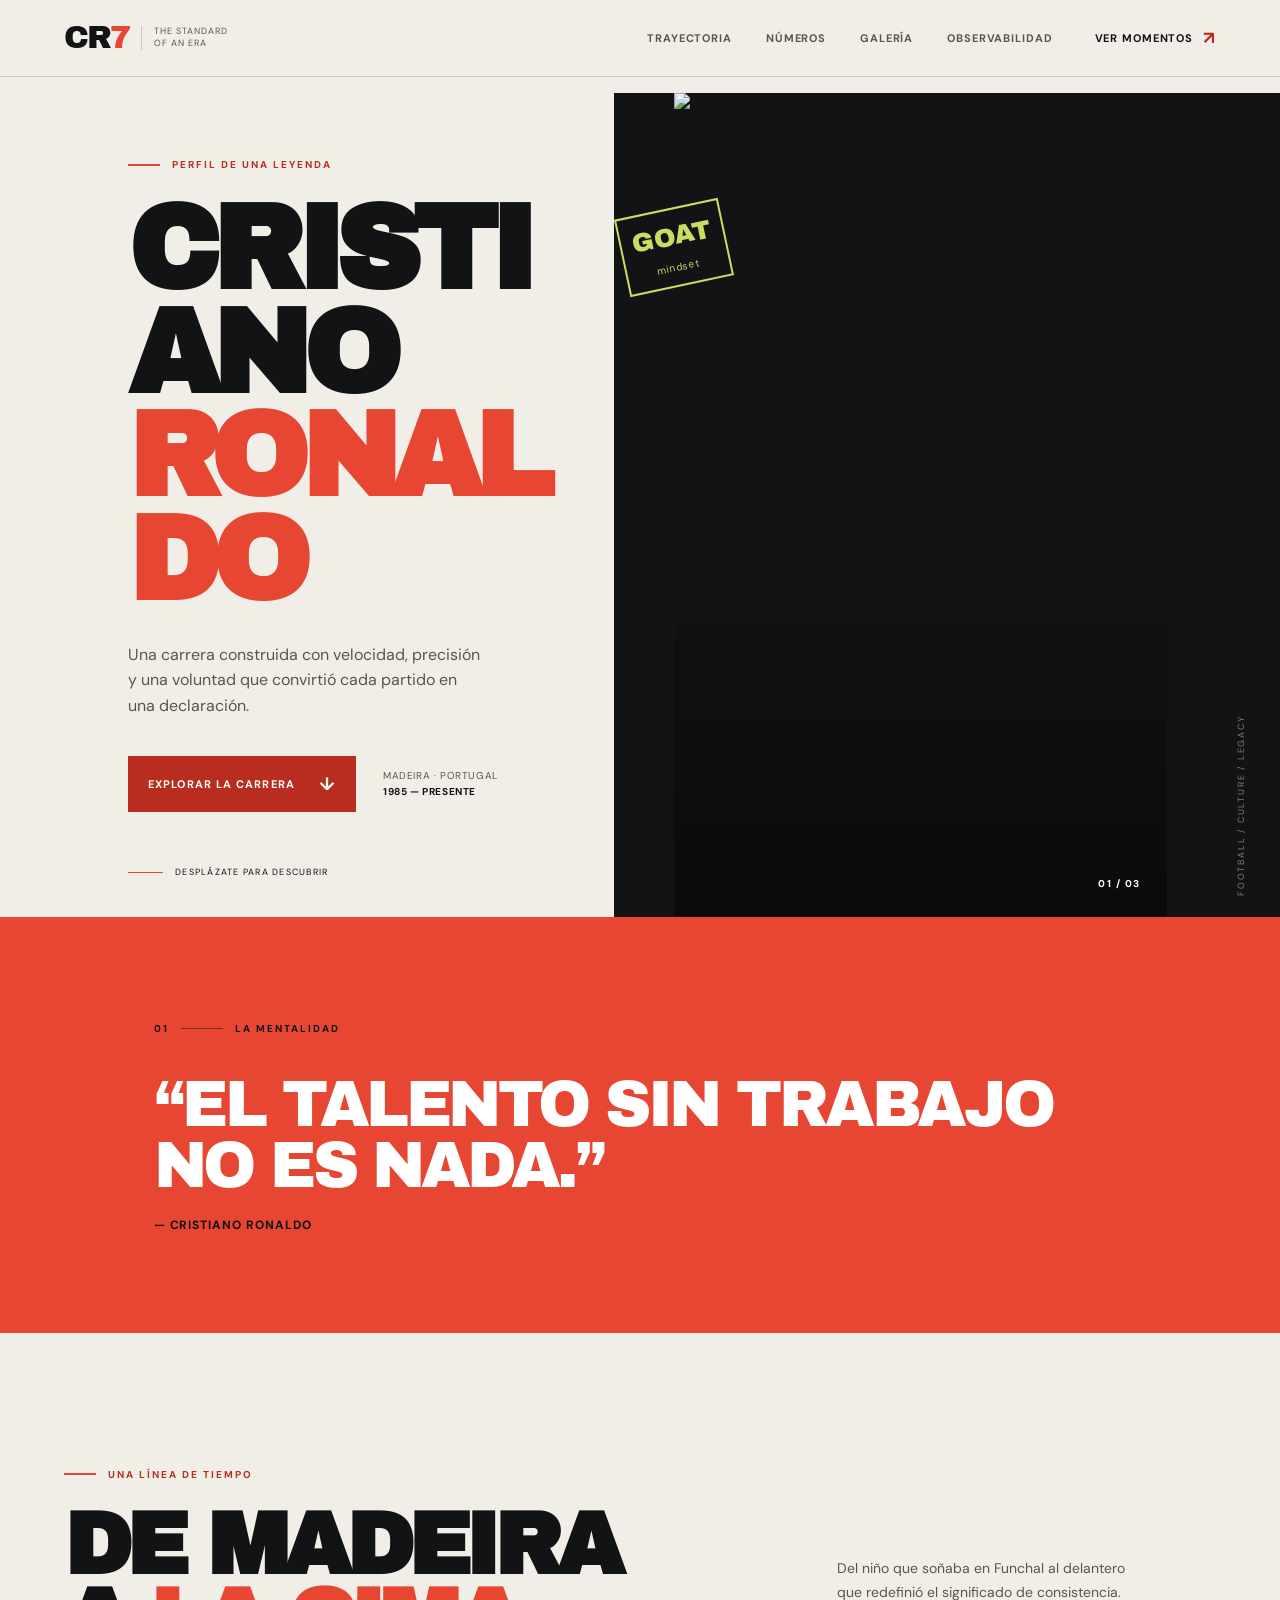
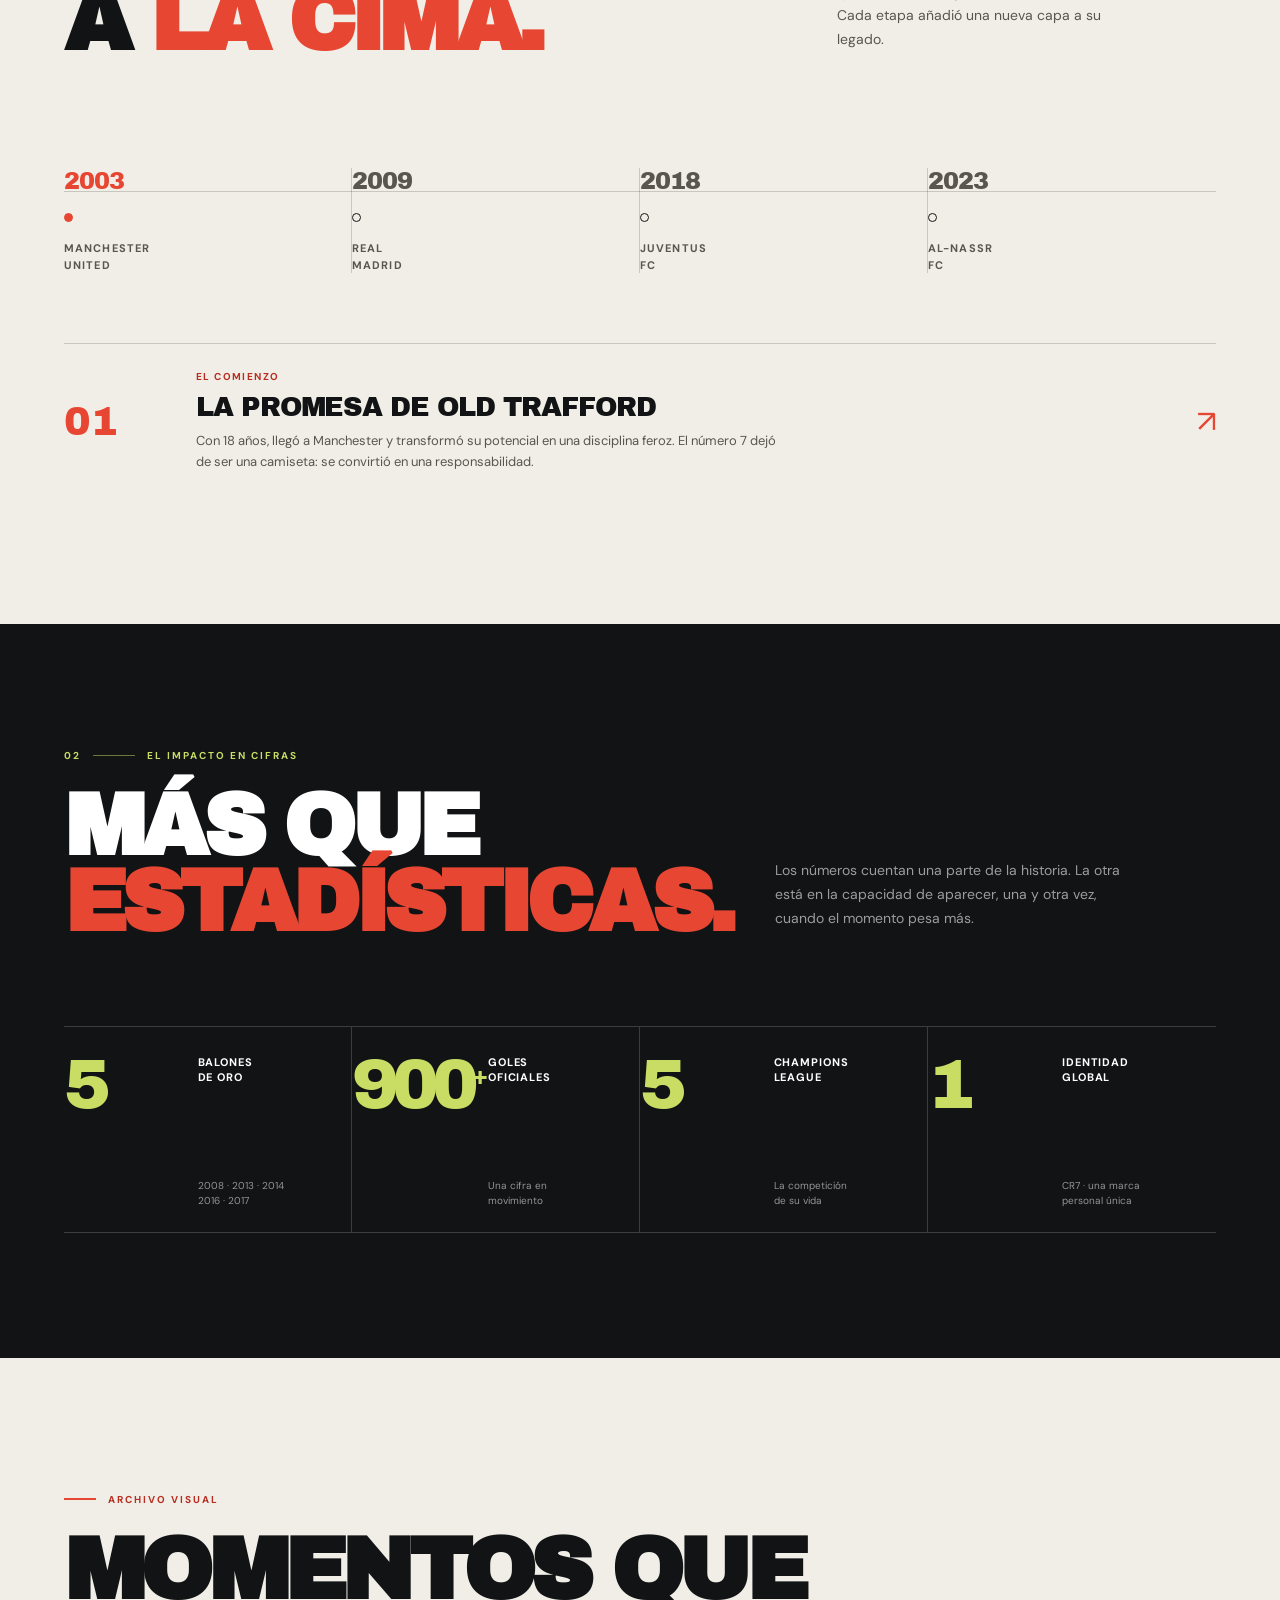
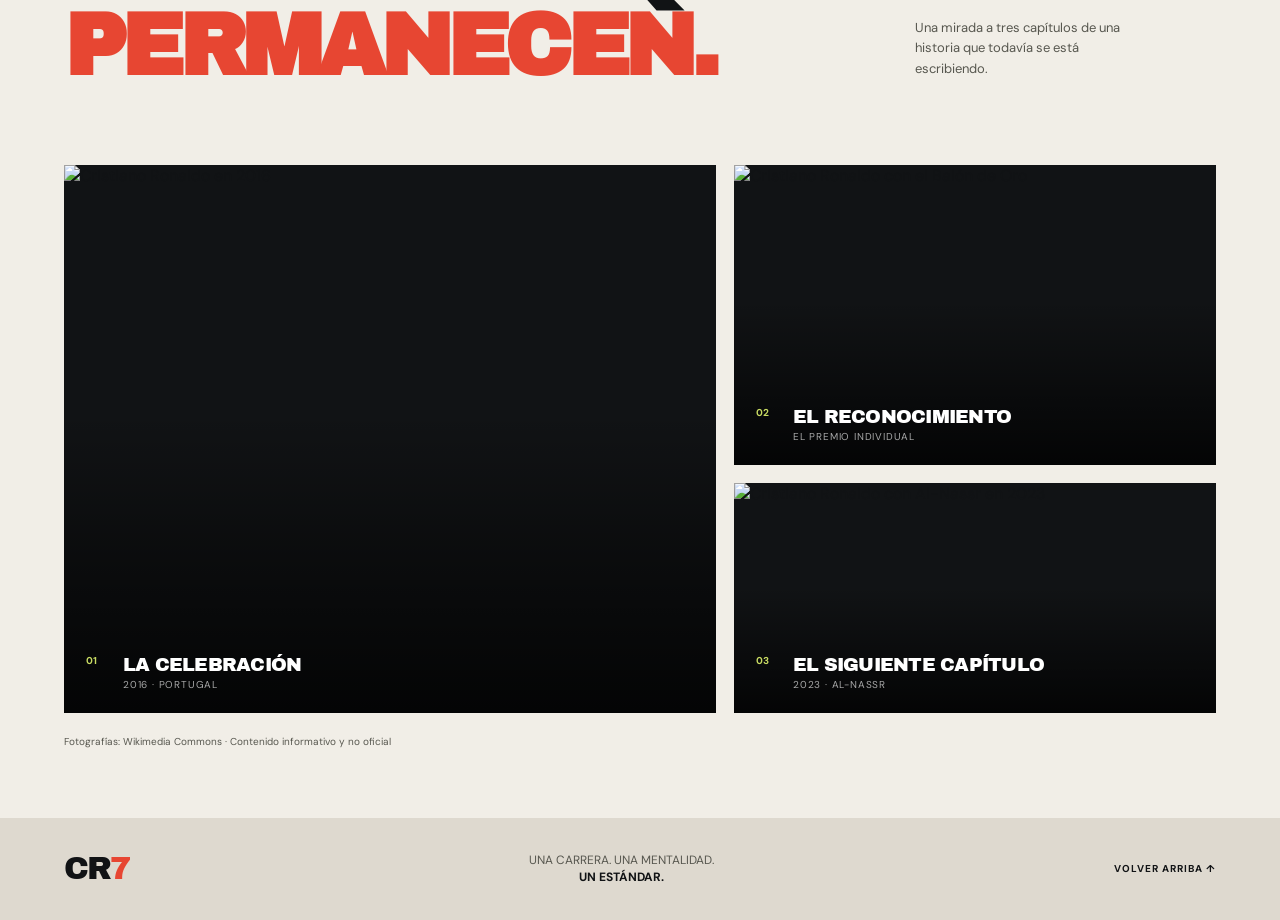
==== paginaCristianoRonaldo/index.html @ 333fa307 "feat: add CR7 site and observability dashboard" ====
<!doctype html>
<html lang="es">
<head>
  <meta charset="UTF-8">
  <meta name="viewport" content="width=device-width, initial-scale=1.0">
  <meta name="description" content="Perfil visual de Cristiano Ronaldo: trayectoria, récords y momentos de una carrera extraordinaria.">
  <title>CR7 | El estándar de una era</title>
  <link rel="preconnect" href="https://fonts.googleapis.com">
  <link rel="preconnect" href="https://fonts.gstatic.com" crossorigin>
  <link href="https://fonts.googleapis.com/css2?family=Archivo+Black&family=DM+Sans:wght@400;500;700&display=swap" rel="stylesheet">
  <link rel="stylesheet" href="styles.css">
  <script src="script.js" defer></script>
</head>
<body>
  <a class="skip-link" href="#main-content">Saltar al contenido principal</a>
  <header class="site-header" id="inicio">
    <a class="brand" href="#inicio" aria-label="CR7, volver al inicio">
      <span class="brand-mark">CR<span>7</span></span>
      <span class="brand-label">The standard<br>of an era</span>
    </a>
    <button class="nav-toggle" type="button" aria-expanded="false" aria-controls="main-nav" aria-label="Abrir menú de navegación">
      <span class="nav-toggle-icon" aria-hidden="true"></span>
    </button>
    <nav class="main-nav" id="main-nav" aria-label="Navegación principal">
      <a href="#trayectoria">Trayectoria</a>
      <a href="#numeros">Números</a>
      <a href="#galeria">Galería</a>
      <a href="observabilidad.html">Observabilidad</a>
    </nav>
    <a class="header-cta" href="#galeria">Ver momentos <span aria-hidden="true">↗</span></a>
  </header>

  <main id="main-content">
    <section class="hero" aria-labelledby="hero-title">
      <div class="hero-copy">
        <p class="eyebrow"><span class="eyebrow-line"></span> Perfil de una leyenda</p>
        <h1 id="hero-title">Cristiano<br><em>Ronaldo</em></h1>
        <p class="hero-intro">Una carrera construida con velocidad, precisión y una voluntad que convirtió cada partido en una declaración.</p>
        <div class="hero-actions">
          <a class="button button-primary" href="#trayectoria">Explorar la carrera <span aria-hidden="true">↓</span></a>
          <span class="hero-note">Madeira · Portugal<br><strong>1985 — presente</strong></span>
        </div>
      </div>
      <div class="hero-visual">
        <div class="hero-image-frame">
          <img src="https://upload.wikimedia.org/wikipedia/commons/8/8c/Cristiano_Ronaldo_2018.jpg" alt="Cristiano Ronaldo durante un partido en 2018">
          <span class="image-tag">01 / 03</span>
        </div>
        <div class="hero-stamp">GOAT<br><span>mindset</span></div>
        <p class="vertical-label">FOOTBALL / CULTURE / LEGACY</p>
      </div>
      <div class="hero-scroll" aria-hidden="true"><span></span> Desplázate para descubrir</div>
    </section>

    <section class="manifesto" aria-label="Cita destacada">
      <div class="section-kicker">01 <span></span> La mentalidad</div>
      <blockquote>“El talento sin trabajo no es nada.”</blockquote>
      <p>— Cristiano Ronaldo</p>
    </section>

    <section class="journey section-shell" id="trayectoria" aria-labelledby="journey-title">
      <div class="section-heading">
        <div>
          <p class="eyebrow"><span class="eyebrow-line"></span> Una línea de tiempo</p>
          <h2 id="journey-title">De Madeira<br>a <em>la cima.</em></h2>
        </div>
        <p class="section-description">Del niño que soñaba en Funchal al delantero que redefinió el significado de consistencia. Cada etapa añadió una nueva capa a su legado.</p>
      </div>
      <div class="timeline" role="tablist" aria-label="Etapas de la carrera">
        <button class="timeline-item active" id="tab-2003" type="button" role="tab" aria-selected="true" aria-controls="milestone-panel" tabindex="0" data-year="2003">
          <span class="timeline-year">2003</span>
          <span class="timeline-dot"></span>
          <span class="timeline-club">Manchester<br>United</span>
        </button>
        <button class="timeline-item" id="tab-2009" type="button" role="tab" aria-selected="false" aria-controls="milestone-panel" tabindex="-1" data-year="2009">
          <span class="timeline-year">2009</span>
          <span class="timeline-dot"></span>
          <span class="timeline-club">Real<br>Madrid</span>
        </button>
        <button class="timeline-item" id="tab-2018" type="button" role="tab" aria-selected="false" aria-controls="milestone-panel" tabindex="-1" data-year="2018">
          <span class="timeline-year">2018</span>
          <span class="timeline-dot"></span>
          <span class="timeline-club">Juventus<br>FC</span>
        </button>
        <button class="timeline-item" id="tab-2023" type="button" role="tab" aria-selected="false" aria-controls="milestone-panel" tabindex="-1" data-year="2023">
          <span class="timeline-year">2023</span>
          <span class="timeline-dot"></span>
          <span class="timeline-club">Al-Nassr<br>FC</span>
        </button>
      </div>
      <div class="journey-detail" id="milestone-panel" role="tabpanel" aria-labelledby="tab-2003" tabindex="0" aria-live="polite">
        <span class="detail-number">01</span>
        <div>
          <p class="detail-label">El comienzo</p>
          <h3 id="milestone-title">La promesa de Old Trafford</h3>
          <p id="milestone-copy">Con 18 años, llegó a Manchester y transformó su potencial en una disciplina feroz. El número 7 dejó de ser una camiseta: se convirtió en una responsabilidad.</p>
        </div>
        <span class="detail-arrow" aria-hidden="true">↗</span>
      </div>
    </section>

    <section class="numbers" id="numeros" aria-labelledby="numbers-title">
      <div class="section-shell">
        <div class="section-kicker light">02 <span></span> El impacto en cifras</div>
        <div class="numbers-heading">
          <h2 id="numbers-title">Más que<br><em>estadísticas.</em></h2>
          <p>Los números cuentan una parte de la historia. La otra está en la capacidad de aparecer, una y otra vez, cuando el momento pesa más.</p>
        </div>
        <div class="stats-grid">
          <article class="stat-card"><strong>5</strong><span>Balones<br>de Oro</span><small>2008 · 2013 · 2014<br>2016 · 2017</small></article>
          <article class="stat-card"><strong>900<sup>+</sup></strong><span>Goles<br>oficiales</span><small>Una cifra en<br>movimiento</small></article>
          <article class="stat-card"><strong>5</strong><span>Champions<br>League</span><small>La competición<br>de su vida</small></article>
          <article class="stat-card"><strong>1</strong><span>Identidad<br>global</span><small>CR7 · una marca<br>personal única</small></article>
        </div>
      </div>
    </section>

    <section class="gallery section-shell" id="galeria" aria-labelledby="gallery-title">
      <div class="gallery-heading">
        <div>
          <p class="eyebrow"><span class="eyebrow-line"></span> Archivo visual</p>
          <h2 id="gallery-title">Momentos que<br><em>permanecen.</em></h2>
        </div>
        <p>Una mirada a tres capítulos de una historia que todavía se está escribiendo.</p>
      </div>
      <div class="gallery-grid">
        <figure class="gallery-card gallery-card-large">
          <img src="https://thumb.wikimedia.org/wikipedia/commons/thumb/e/e1/1_cristiano_ronaldo_2016.jpg/1280px-1_cristiano_ronaldo_2016.jpg" alt="Cristiano Ronaldo en 2016" loading="lazy">
          <figcaption><span>01</span><strong>La celebración</strong><small>2016 · Portugal</small></figcaption>
        </figure>
        <figure class="gallery-card gallery-card-small">
          <img src="https://thumb.wikimedia.org/wikipedia/commons/thumb/c/cd/Cristiano_Ronaldo_-_Ballon_d%27Or_%28cropped%29.jpg/1280px-Cristiano_Ronaldo_-_Ballon_d%27Or_%28cropped%29.jpg" alt="Cristiano Ronaldo con el Balón de Oro" loading="lazy">
          <figcaption><span>02</span><strong>El reconocimiento</strong><small>El premio individual</small></figcaption>
        </figure>
        <figure class="gallery-card gallery-card-wide">
          <img src="https://upload.wikimedia.org/wikipedia/commons/f/fc/Cristiano_Ronaldo_Al-Nassr_2023.jpg" alt="Cristiano Ronaldo con Al-Nassr en 2023" loading="lazy">
          <figcaption><span>03</span><strong>El siguiente capítulo</strong><small>2023 · Al-Nassr</small></figcaption>
        </figure>
      </div>
      <p class="credits">Fotografías: Wikimedia Commons · Contenido informativo y no oficial</p>
    </section>
  </main>

  <footer class="site-footer">
    <span class="brand-mark">CR<span>7</span></span>
    <p>Una carrera. Una mentalidad.<br><strong>Un estándar.</strong></p>
    <a href="#inicio" class="back-top">Volver arriba ↑</a>
  </footer>
</body>
</html>
---- paginaCristianoRonaldo/styles.css ----
:root {
  --ink: #111315;
  --paper: #f1eee7;
  --paper-deep: #ded9cf;
  --red: #e74632;
  --red-dark: #b82d20;
  --lime: #c9dc63;
  --muted: #57574f;
  --line: rgba(17, 19, 21, .18);
  --display: "Archivo Black", Impact, sans-serif;
  --body: "DM Sans", Helvetica, sans-serif;
}

* { box-sizing: border-box; }
html { scroll-behavior: smooth; }
body { margin: 0; background: var(--paper); color: var(--ink); font-family: var(--body); }
img { display: block; width: 100%; }
a { color: inherit; text-decoration: none; }
button { color: inherit; font: inherit; }

.skip-link { background: var(--ink); border-radius: 4px; color: #fff; font-size: 12px; font-weight: 700; left: 12px; letter-spacing: .04em; padding: 14px 18px; position: absolute; top: -60px; transition: top .2s ease; z-index: 20; }
.skip-link:focus-visible { top: 12px; }

:focus-visible { outline: 2px solid var(--red-dark); outline-offset: 3px; }

.site-header { align-items: center; border-bottom: 1px solid var(--line); display: flex; justify-content: space-between; padding: 22px 5vw; position: absolute; top: 0; width: 100%; z-index: 5; }
.brand { align-items: center; display: flex; gap: 12px; }
.brand-mark { font: 32px/1 var(--display); letter-spacing: -2px; }
.brand-mark span { color: var(--red); }
.brand-label { border-left: 1px solid var(--line); color: var(--muted); font-size: 9px; letter-spacing: .11em; line-height: 1.3; padding-left: 12px; text-transform: uppercase; }
.main-nav { display: flex; gap: 34px; margin-left: auto; margin-right: 42px; }
.main-nav a, .header-cta { font-size: 11px; font-weight: 700; letter-spacing: .08em; text-transform: uppercase; }
.main-nav a { color: var(--muted); transition: color .2s ease; }
.main-nav a:hover { color: var(--red-dark); }
.header-cta { align-items: center; display: flex; gap: 10px; }
.header-cta span { color: var(--red-dark); font-size: 18px; }
.main-nav a, .header-cta, .back-top { position: relative; }
.main-nav a::after, .header-cta::after, .back-top::after { content: ""; inset: -10px -6px; position: absolute; }

.nav-toggle { align-items: center; background: none; border: 1px solid var(--line); border-radius: 10px; cursor: pointer; display: none; height: 44px; justify-content: center; width: 44px; }
.nav-toggle-icon, .nav-toggle-icon::before, .nav-toggle-icon::after { background: var(--ink); border-radius: 2px; content: ""; display: block; height: 2px; position: absolute; transition: transform .2s ease, opacity .2s ease, top .2s ease; width: 20px; }
.nav-toggle-icon { position: relative; }
.nav-toggle-icon::before { top: -6px; }
.nav-toggle-icon::after { top: 6px; }
.nav-toggle[aria-expanded="true"] .nav-toggle-icon { background: transparent; }
.nav-toggle[aria-expanded="true"] .nav-toggle-icon::before { top: 0; transform: rotate(45deg); }
.nav-toggle[aria-expanded="true"] .nav-toggle-icon::after { top: 0; transform: rotate(-45deg); }

.hero { background: var(--paper); display: grid; grid-template-columns: 48% 52%; min-height: 760px; overflow: hidden; padding-top: 93px; position: relative; }
.hero-copy { align-self: center; padding: 55px 5vw 105px 10vw; position: relative; z-index: 2; }
.eyebrow, .section-kicker { align-items: center; color: var(--red-dark); display: flex; font-size: 10px; font-weight: 700; gap: 12px; letter-spacing: .2em; text-transform: uppercase; }
.eyebrow-line { background: var(--red); display: inline-block; height: 2px; width: 32px; }
h1, h2 { font-family: var(--display); letter-spacing: -.065em; line-height: .88; margin: 28px 0; overflow-wrap: anywhere; text-transform: uppercase; }
h1 { font-size: clamp(4.5rem, 9.2vw, 9.5rem); text-wrap: balance; }
h1 em, h2 em { color: var(--red); font-style: normal; }
.hero-intro { color: var(--muted); font-size: 16px; line-height: 1.6; max-width: 355px; }
.hero-actions { align-items: center; display: flex; gap: 27px; margin-top: 38px; }
.button { align-items: center; display: inline-flex; font-size: 11px; font-weight: 700; gap: 24px; letter-spacing: .1em; padding: 16px 20px; text-transform: uppercase; }
.button-primary { background: var(--red-dark); color: #fff; transition: background .2s ease, transform .2s ease; }
.button-primary:hover { background: var(--ink); transform: translateY(-3px); }
.button-primary span { font-size: 18px; }
.hero-note { color: var(--muted); font-size: 10px; letter-spacing: .06em; line-height: 1.6; text-transform: uppercase; }
.hero-note strong { color: var(--ink); font-weight: 700; }
.hero-visual { background: var(--ink); min-height: 667px; overflow: hidden; position: relative; }
.hero-image-frame { height: 100%; margin-left: 9%; overflow: hidden; position: relative; width: 74%; }
.hero-image-frame::after { background: linear-gradient(180deg, transparent 50%, rgba(0,0,0,.45)); content: ""; inset: 0; position: absolute; }
.hero-image-frame img { height: 100%; object-fit: cover; object-position: 53% center; filter: saturate(.85); }
.image-tag { bottom: 27px; color: #fff; font-size: 10px; font-weight: 700; letter-spacing: .15em; position: absolute; right: 26px; z-index: 1; }
.hero-stamp { border: 2px solid var(--lime); color: var(--lime); font: 26px/1 var(--display); left: 1%; padding: 13px 11px 10px; position: absolute; text-align: center; top: 14%; transform: rotate(-12deg); z-index: 2; }
.hero-stamp span { font-family: var(--body); font-size: 10px; letter-spacing: .08em; }
.vertical-label { bottom: 21px; color: rgba(255,255,255,.45); font-size: 9px; letter-spacing: .2em; margin: 0; position: absolute; right: 5%; transform: rotate(-90deg) translateX(100%); transform-origin: right bottom; }
.hero-scroll { align-items: center; bottom: 39px; display: flex; font-size: 9px; gap: 12px; left: 10vw; letter-spacing: .14em; position: absolute; text-transform: uppercase; }
.hero-scroll span { background: var(--red); display: inline-block; height: 1px; width: 35px; }

.manifesto { background: var(--red); color: #fff; padding: 105px 12vw 100px; }
.section-kicker { color: var(--ink); }
.section-kicker span { background: currentColor; display: inline-block; height: 1px; opacity: .5; width: 42px; }
.manifesto blockquote { font: clamp(2.7rem, 5vw, 5.7rem)/.95 var(--display); letter-spacing: -.055em; margin: 40px 0 20px; max-width: 900px; text-transform: uppercase; }
.manifesto > p { color: var(--ink); font-size: 12px; font-weight: 700; letter-spacing: .08em; margin: 0; text-transform: uppercase; }

.section-shell { margin: 0 auto; max-width: 1280px; padding: 125px 5vw; }
.section-heading, .gallery-heading, .numbers-heading { display: flex; justify-content: space-between; }
h2 { font-size: clamp(3.5rem, 6.8vw, 7rem); margin: 26px 0 0; }
.section-description { align-self: end; color: var(--muted); font-size: 14px; line-height: 1.7; margin: 0 6% 8px 30px; max-width: 310px; }
.timeline { display: grid; grid-template-columns: repeat(4, 1fr); margin: 108px 0 0; position: relative; }
.timeline::before { background: var(--line); content: ""; height: 1px; left: 0; position: absolute; right: 0; top: 23px; }
.timeline-item { background: none; border: 0; cursor: pointer; display: flex; flex-direction: column; padding: 0; position: relative; text-align: left; }
.timeline-item:not(:last-child) { border-right: 1px solid var(--line); }
.timeline-year { color: var(--muted); font: 24px var(--display); letter-spacing: -.04em; margin-bottom: 19px; transition: color .2s; }
.timeline-dot { background: var(--paper); border: 1px solid var(--ink); border-radius: 50%; height: 9px; margin-bottom: 18px; position: relative; width: 9px; z-index: 1; }
.timeline-item.active .timeline-dot { background: var(--red); border-color: var(--red); box-shadow: 0 0 0 5px var(--paper); }
.timeline-item.active .timeline-year { color: var(--red); }
.timeline-club { color: var(--muted); font-size: 11px; font-weight: 700; letter-spacing: .1em; line-height: 1.5; text-transform: uppercase; }
.journey-detail { align-items: center; border-top: 1px solid var(--line); display: grid; gap: 32px; grid-template-columns: 100px 1fr 40px; margin-top: 70px; padding: 26px 0; }
.detail-number { color: var(--red); font: 40px var(--display); }
.detail-label { color: var(--red-dark); font-size: 10px; font-weight: 700; letter-spacing: .14em; margin: 0 0 9px; text-transform: uppercase; }
.detail-title, .journey-detail h3 { font: 27px var(--display); letter-spacing: -.04em; margin: 0 0 9px; text-transform: uppercase; }
.journey-detail p:last-child { color: var(--muted); font-size: 13px; line-height: 1.6; margin: 0; max-width: 590px; }
.detail-arrow { color: var(--red); font-size: 31px; justify-self: end; }

.numbers { background: var(--ink); color: #fff; }
.light { color: var(--lime); }
.numbers-heading { align-items: end; }
.numbers-heading p { color: rgba(255,255,255,.58); font-size: 14px; line-height: 1.7; margin: 0 7% 10px 30px; max-width: 360px; }
.stats-grid { border-bottom: 1px solid rgba(255,255,255,.18); border-top: 1px solid rgba(255,255,255,.18); display: grid; grid-template-columns: repeat(4, 1fr); margin-top: 85px; }
.stat-card { border-right: 1px solid rgba(255,255,255,.18); display: grid; grid-template-columns: 1fr 1fr; min-height: 205px; padding: 28px 20px 24px 0; }
.stat-card:first-child { padding-left: 0; }
.stat-card:last-child { border: 0; }
.stat-card strong { color: var(--lime); font: clamp(3.3rem, 5.5vw, 5.5rem) var(--display); letter-spacing: -.1em; line-height: .85; }
.stat-card sup { font-size: .35em; letter-spacing: 0; }
.stat-card span { font-size: 11px; font-weight: 700; letter-spacing: .08em; line-height: 1.4; text-transform: uppercase; }
.stat-card small { align-self: end; color: rgba(255,255,255,.55); font-size: 10px; grid-column: 2; line-height: 1.5; }

.gallery { padding-bottom: 70px; }
.gallery-heading p:last-child { align-self: end; color: var(--muted); font-size: 13px; line-height: 1.6; margin: 0 7% 5px 30px; max-width: 220px; }
.gallery-grid { display: grid; gap: 18px; grid-template-columns: 1.15fr .85fr; grid-template-rows: 300px 230px; margin-top: 80px; }
.gallery-card { background: var(--ink); margin: 0; overflow: hidden; position: relative; }
.gallery-card img { height: 100%; object-fit: cover; transition: transform .6s cubic-bezier(.2,.8,.2,1); }
.gallery-card:hover img { transform: scale(1.05); }
.gallery-card::after { background: linear-gradient(180deg, transparent 45%, rgba(0,0,0,.77)); content: ""; inset: 0; position: absolute; }
.gallery-card-large { grid-row: span 2; }
.gallery-card-large img { object-position: center 20%; }
.gallery-card-small img { object-position: center 22%; }
.gallery-card-wide img { object-position: center 25%; }
.gallery-card figcaption { bottom: 22px; color: #fff; display: grid; gap: 3px; grid-template-columns: 34px 1fr; left: 22px; position: absolute; right: 22px; z-index: 1; }
.gallery-card figcaption span { color: var(--lime); font-size: 10px; font-weight: 700; }
.gallery-card figcaption strong { font: 19px var(--display); letter-spacing: -.04em; text-transform: uppercase; }
.gallery-card figcaption small { color: rgba(255,255,255,.65); font-size: 10px; grid-column: 2; letter-spacing: .08em; text-transform: uppercase; }
.credits { color: var(--muted); font-size: 10px; margin: 22px 0 0; }
.site-footer { align-items: center; background: var(--paper-deep); display: flex; justify-content: space-between; padding: 34px 5vw; }
.site-footer p { color: var(--muted); font-size: 12px; line-height: 1.4; margin: 0; text-align: center; text-transform: uppercase; }
.site-footer p strong { color: var(--ink); }
.back-top { font-size: 10px; font-weight: 700; letter-spacing: .1em; text-transform: uppercase; }

@media (max-width: 800px) {
  .site-header { padding: 18px 6vw; }
  .nav-toggle { display: inline-flex; margin-left: auto; }
  .main-nav { display: flex; }
  .main-nav:not(.is-open) { display: none; }
  .main-nav.is-open { background: var(--paper); border-bottom: 1px solid var(--line); flex-direction: column; gap: 0; left: 0; margin: 0; padding: 6px 6vw 18px; position: absolute; right: 0; top: 100%; z-index: 6; }
  .main-nav.is-open a { border-bottom: 1px solid var(--line); padding: 16px 2px; }
  .header-cta { margin-left: 14px; }
  h2 { font-size: clamp(2.65rem, 12vw, 4.5rem); overflow-wrap: anywhere; }
  .hero { display: block; min-height: auto; padding-top: 85px; }
  .hero-copy { padding: 60px 8vw 65px; }
  h1 { font-size: clamp(4.3rem, 19vw, 7.2rem); }
  .hero-visual { min-height: 540px; }
  .hero-image-frame { margin-left: 8%; width: 80%; }
  .hero-stamp { left: 3%; top: 11%; }
  .hero-scroll { display: none; }
  .manifesto { padding: 78px 8vw; }
  .section-shell { padding: 82px 8vw; }
  .section-heading, .gallery-heading, .numbers-heading { display: block; }
  .section-description, .numbers-heading p, .gallery-heading p:last-child { margin: 28px 0 0; }
  .timeline { margin-top: 65px; }
  .timeline-year { font-size: 19px; }
  .timeline-club { font-size: 9px; }
  .journey-detail { gap: 18px; grid-template-columns: 45px 1fr 24px; margin-top: 55px; }
  .detail-number { font-size: 27px; }
  .journey-detail h3 { font-size: 21px; }
  .numbers-heading p { max-width: 430px; }
  .stats-grid { grid-template-columns: repeat(2, 1fr); margin-top: 55px; }
  .stat-card { min-height: 180px; }
  .stat-card:nth-child(2) { border-right: 0; }
  .stat-card:nth-child(-n+2) { border-bottom: 1px solid rgba(255,255,255,.18); }
  .stat-card:nth-child(3), .stat-card:nth-child(4) { padding-top: 27px; }
  .gallery-grid { display: block; margin-top: 52px; }
  .gallery-card { height: 330px; margin-bottom: 16px; }
  .gallery-card-small, .gallery-card-wide { height: 260px; }
  .site-footer { gap: 25px; padding: 30px 8vw; }
  .site-footer p { text-align: left; }
  .back-top { font-size: 9px; }
}

@media (max-width: 460px) {
  .brand-label { display: none; }
  .header-cta { font-size: 9px; }
  .hero-actions { align-items: flex-start; flex-direction: column; gap: 20px; }
  .hero-visual { min-height: 470px; }
  .hero-stamp { font-size: 20px; }
  .timeline { grid-template-columns: repeat(2, 1fr); row-gap: 34px; }
  .timeline::before { display: none; }
  .timeline-item:nth-child(2) { border-right: 0; }
  .timeline-item:nth-child(-n+2) { border-bottom: 1px solid var(--line); padding-bottom: 24px; }
  .timeline-dot { display: none; }
  .journey-detail { align-items: start; }
  .detail-arrow { display: none; }
  .journey-detail h3 { font-size: 18px; }
  .stat-card { display: block; min-height: 0; padding: 25px 12px 25px 0; }
  .stat-card strong, .stat-card span, .stat-card small { display: block; }
  .stat-card strong { margin-bottom: 17px; }
  .stat-card small { margin-top: 15px; }
  .site-footer { align-items: flex-start; flex-direction: column; }
}

@media (prefers-reduced-motion: reduce) {
  html { scroll-behavior: auto; }
  *, *::before, *::after {
    animation-duration: .01ms !important;
    animation-iteration-count: 1 !important;
    scroll-behavior: auto !important;
    transition-duration: .01ms !important;
  }
}
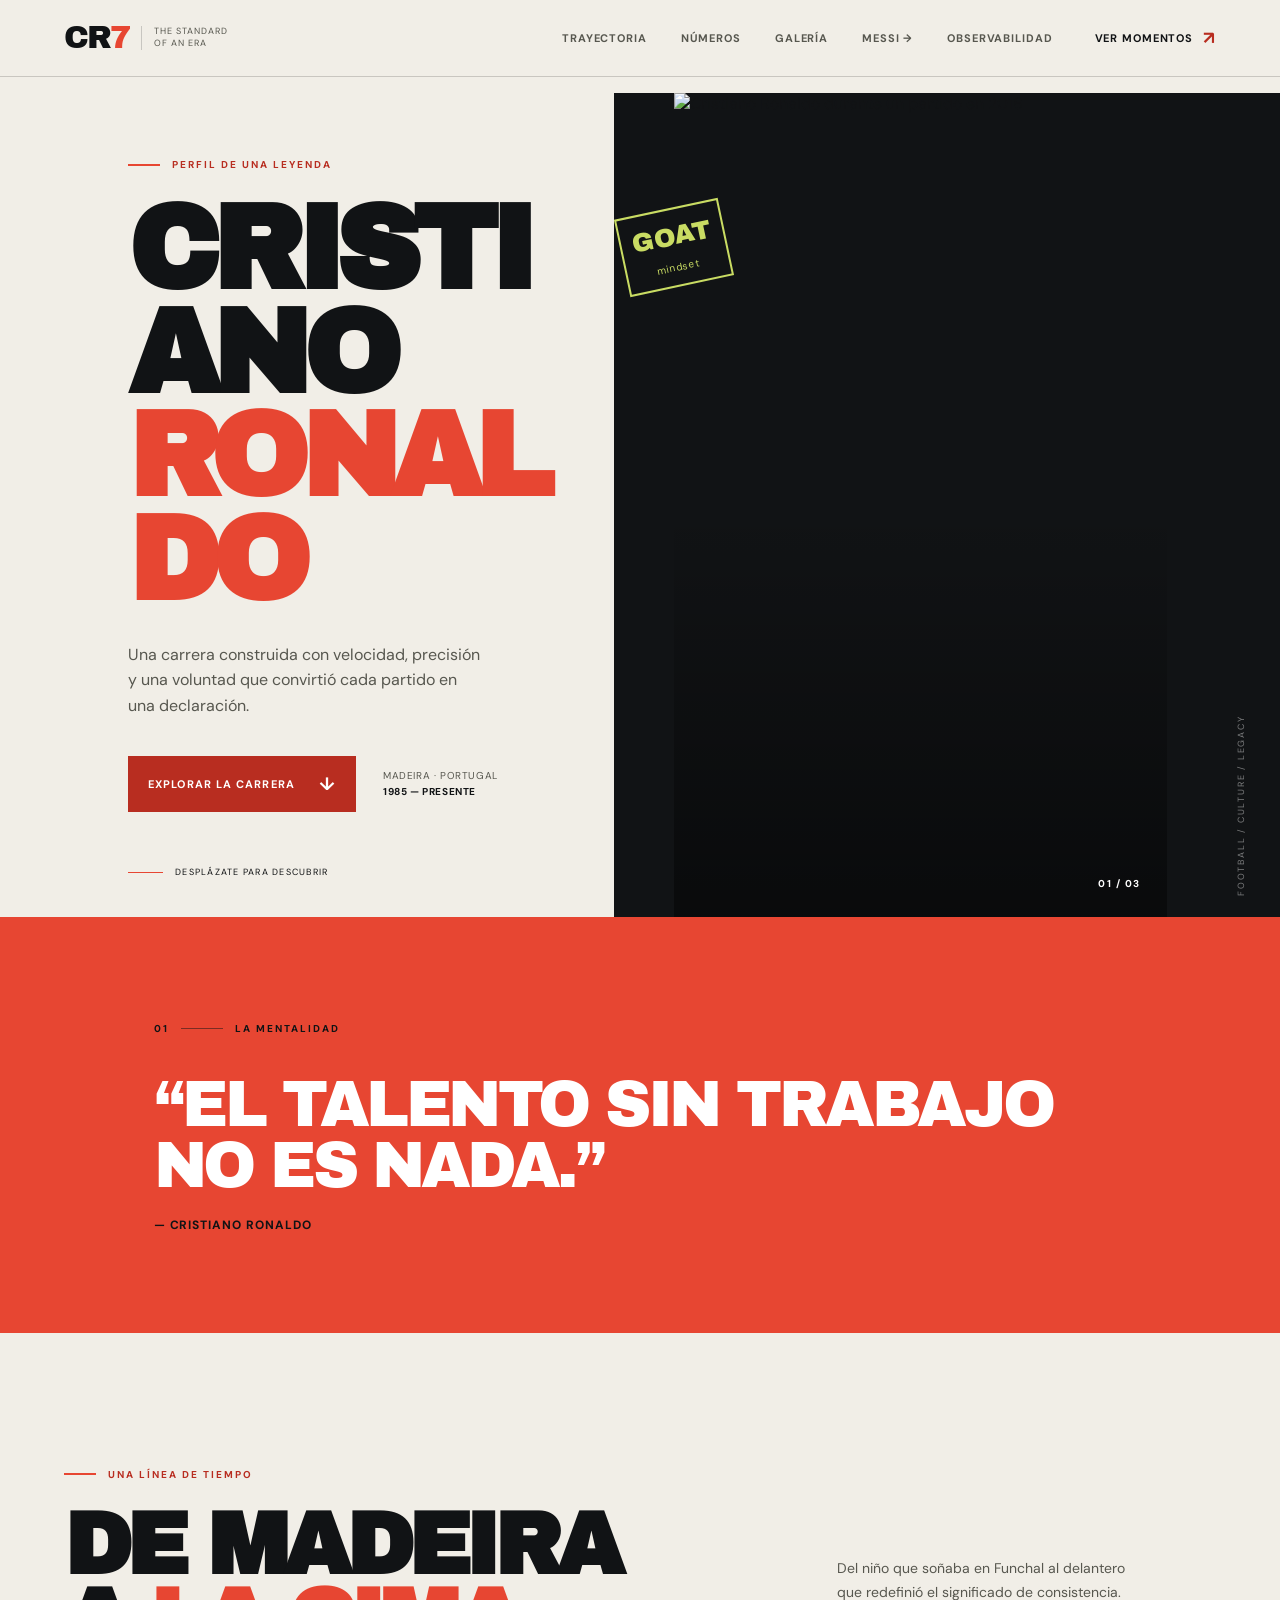
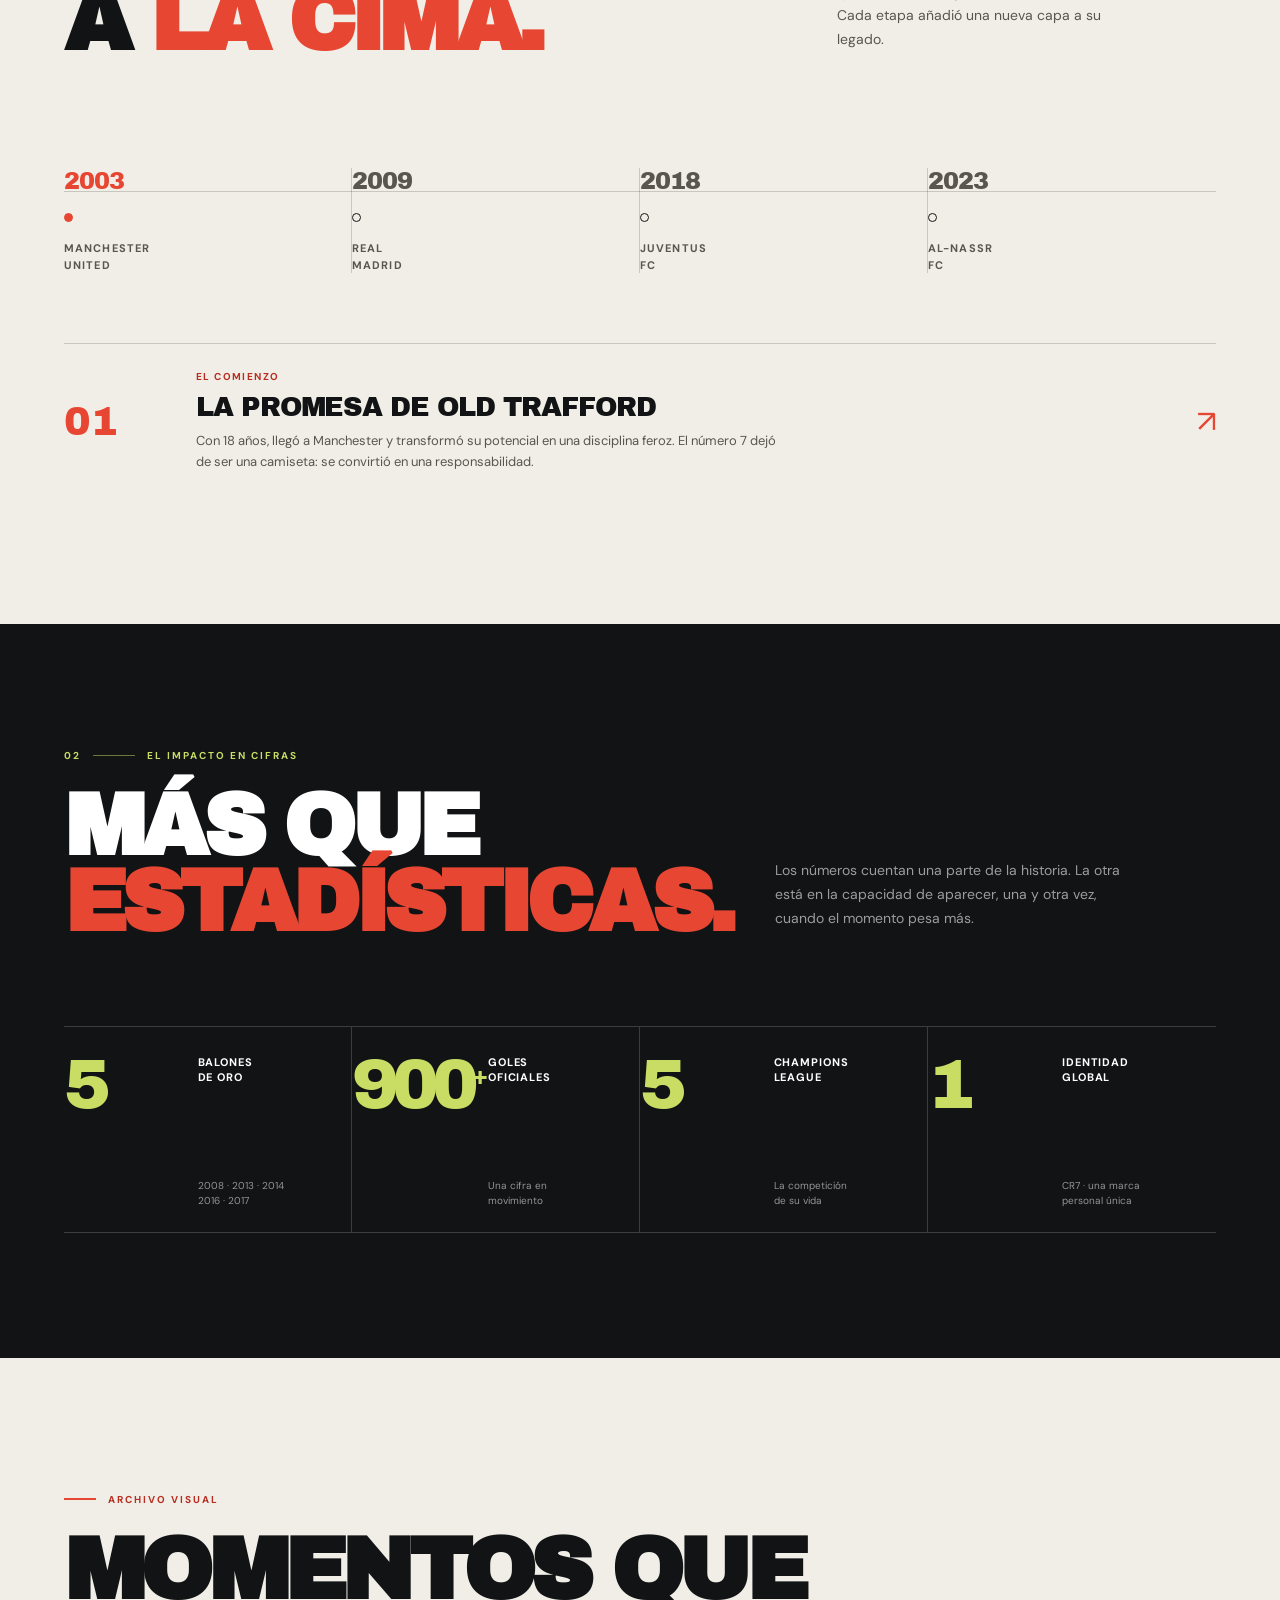
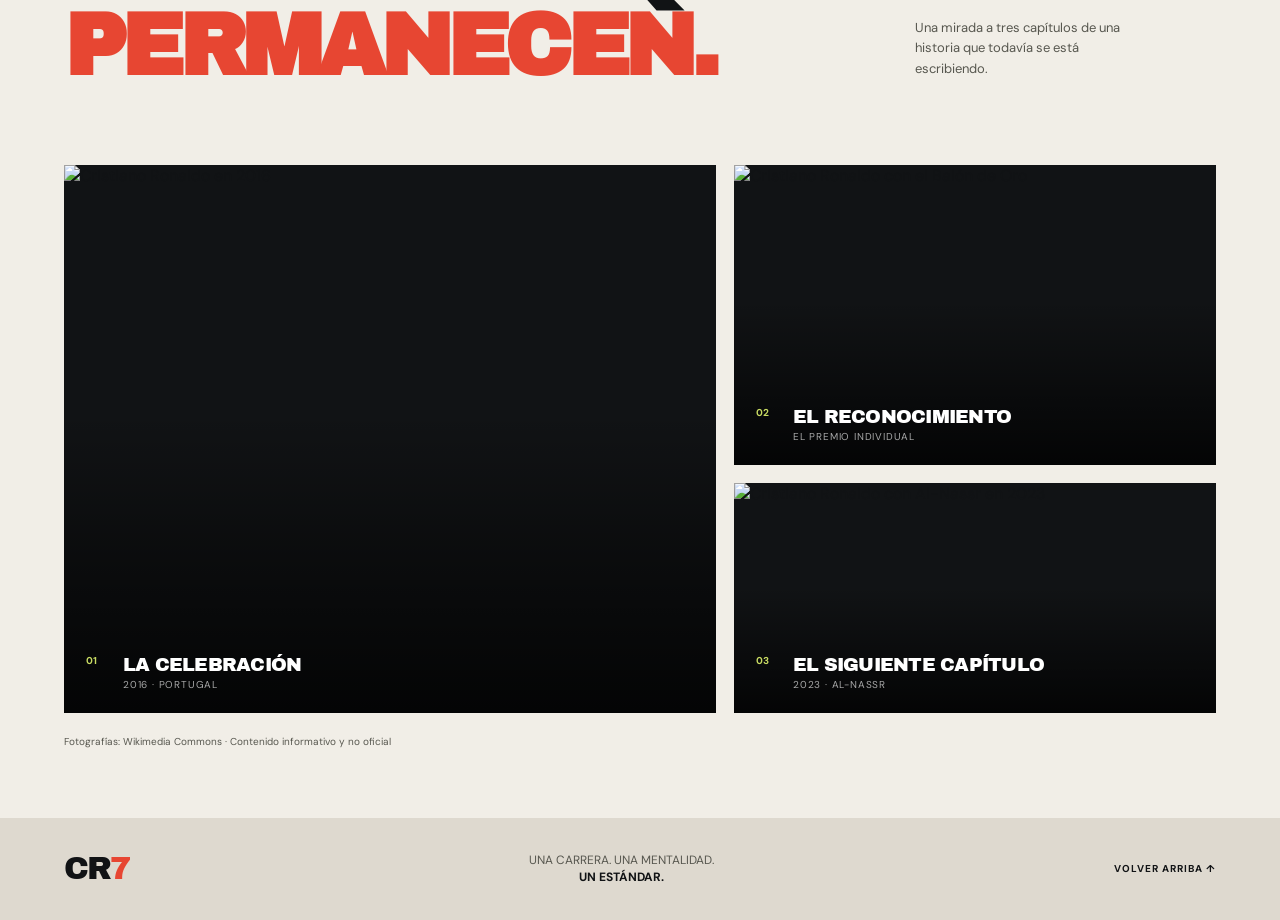
==== commit 86baf1c9: "feat: release version 2 with Messi page" ====
--- a/paginaCristianoRonaldo/index.html
+++ b/paginaCristianoRonaldo/index.html
@@ -25,6 +25,7 @@
       <a href="#trayectoria">Trayectoria</a>
       <a href="#numeros">Números</a>
       <a href="#galeria">Galería</a>
+      <a href="messi.html">Messi →</a>
       <a href="observabilidad.html">Observabilidad</a>
     </nav>
     <a class="header-cta" href="#galeria">Ver momentos <span aria-hidden="true">↗</span></a>
